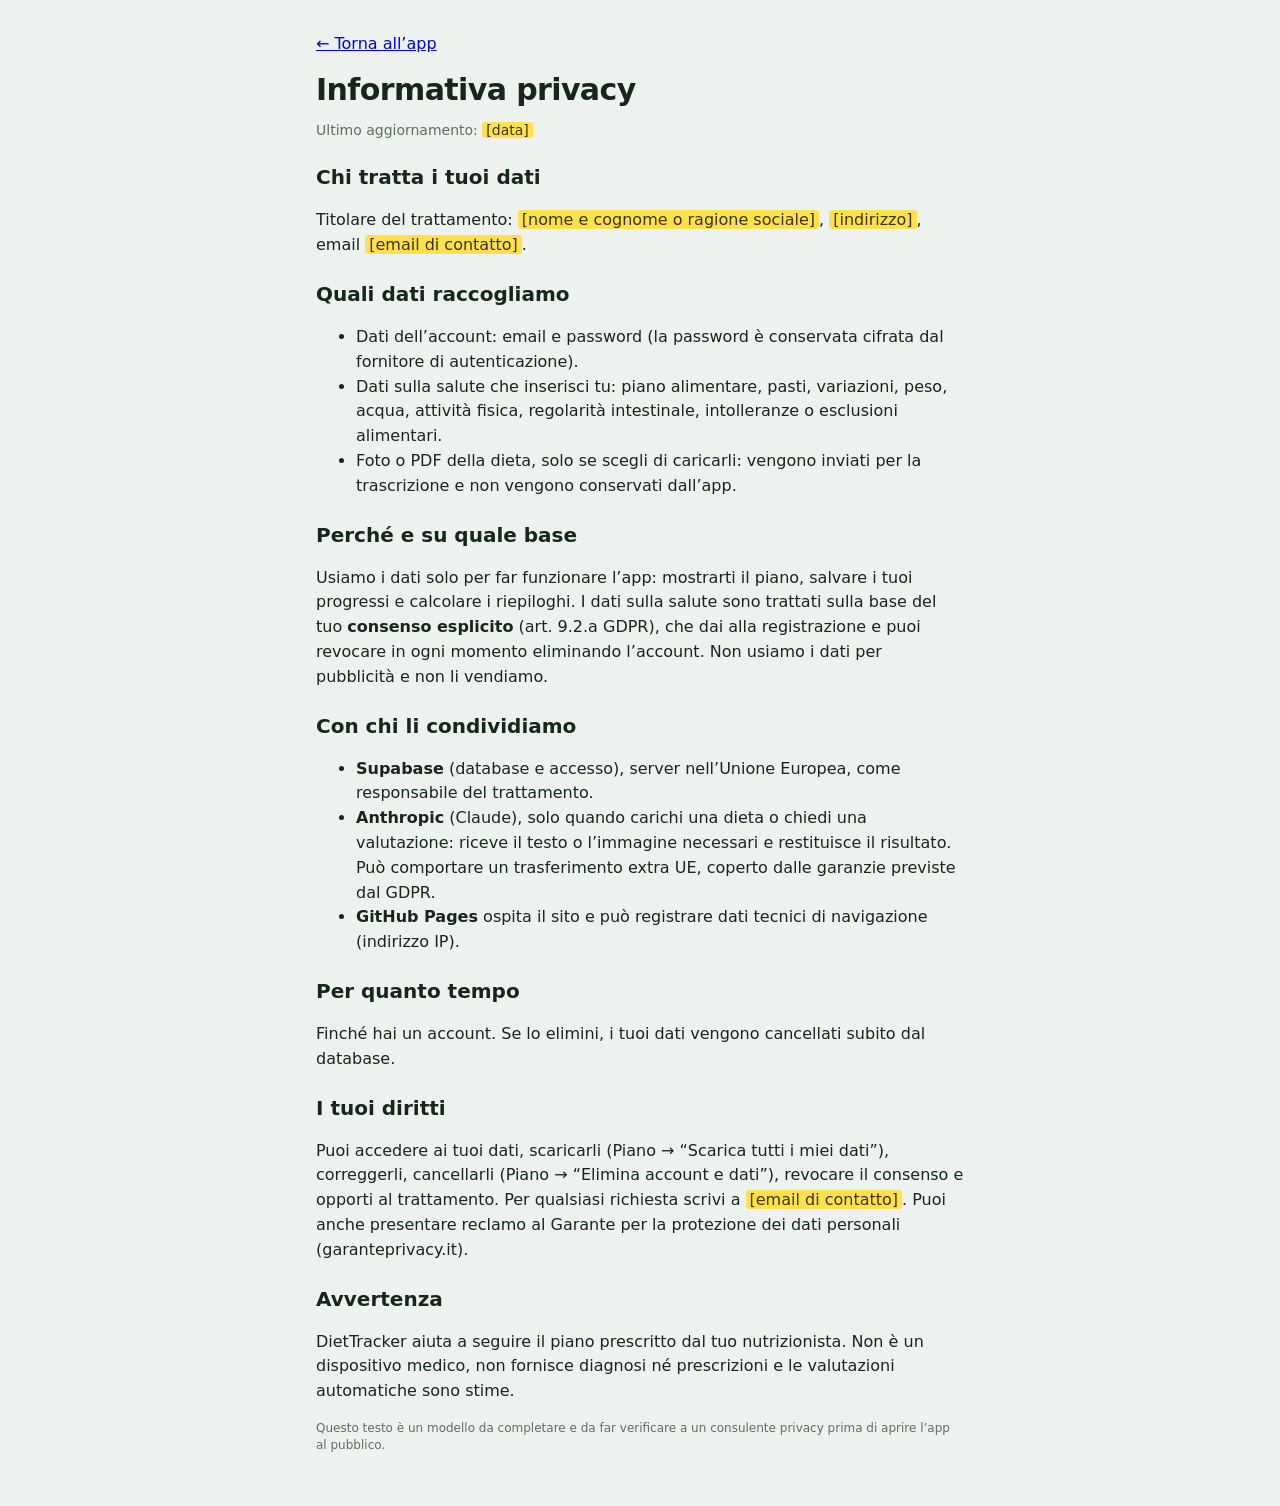
==== privacy.html @ 2dbadd17 "Prima versione di DietTracker: app multi-utente con Supabase e Claude Co-Authored-By: Claude Opus 5." ====
<!DOCTYPE html>
<html lang="it"><head><meta charset="utf-8"><meta name="viewport" content="width=device-width, initial-scale=1">
<title>Informativa privacy · DietTracker</title><link rel="stylesheet" href="style.css">
<style>main{max-width:680px}h2{margin:22px 0 6px}p,li{line-height:1.55}.todo{background:var(--hl);color:var(--hl-ink);padding:0 4px;border-radius:3px}</style></head>
<body class="nonav"><main>
<p><a href="./">← Torna all’app</a></p>
<h1>Informativa privacy</h1>
<p class="sub">Ultimo aggiornamento: <span class="todo">[data]</span></p>

<h2>Chi tratta i tuoi dati</h2>
<p>Titolare del trattamento: <span class="todo">[nome e cognome o ragione sociale]</span>, <span class="todo">[indirizzo]</span>, email <span class="todo">[email di contatto]</span>.</p>

<h2>Quali dati raccogliamo</h2>
<ul>
<li>Dati dell’account: email e password (la password è conservata cifrata dal fornitore di autenticazione).</li>
<li>Dati sulla salute che inserisci tu: piano alimentare, pasti, variazioni, peso, acqua, attività fisica, regolarità intestinale, intolleranze o esclusioni alimentari.</li>
<li>Foto o PDF della dieta, solo se scegli di caricarli: vengono inviati per la trascrizione e non vengono conservati dall’app.</li>
</ul>

<h2>Perché e su quale base</h2>
<p>Usiamo i dati solo per far funzionare l’app: mostrarti il piano, salvare i tuoi progressi e calcolare i riepiloghi. I dati sulla salute sono trattati sulla base del tuo <b>consenso esplicito</b> (art. 9.2.a GDPR), che dai alla registrazione e puoi revocare in ogni momento eliminando l’account. Non usiamo i dati per pubblicità e non li vendiamo.</p>

<h2>Con chi li condividiamo</h2>
<ul>
<li><b>Supabase</b> (database e accesso), server nell’Unione Europea, come responsabile del trattamento.</li>
<li><b>Anthropic</b> (Claude), solo quando carichi una dieta o chiedi una valutazione: riceve il testo o l’immagine necessari e restituisce il risultato. Può comportare un trasferimento extra UE, coperto dalle garanzie previste dal GDPR.</li>
<li><b>GitHub Pages</b> ospita il sito e può registrare dati tecnici di navigazione (indirizzo IP).</li>
</ul>

<h2>Per quanto tempo</h2>
<p>Finché hai un account. Se lo elimini, i tuoi dati vengono cancellati subito dal database.</p>

<h2>I tuoi diritti</h2>
<p>Puoi accedere ai tuoi dati, scaricarli (Piano → “Scarica tutti i miei dati”), correggerli, cancellarli (Piano → “Elimina account e dati”), revocare il consenso e opporti al trattamento. Per qualsiasi richiesta scrivi a <span class="todo">[email di contatto]</span>. Puoi anche presentare reclamo al Garante per la protezione dei dati personali (garanteprivacy.it).</p>

<h2>Avvertenza</h2>
<p>DietTracker aiuta a seguire il piano prescritto dal tuo nutrizionista. Non è un dispositivo medico, non fornisce diagnosi né prescrizioni e le valutazioni automatiche sono stime.</p>
<p class="disc">Questo testo è un modello da completare e da far verificare a un consulente privacy prima di aprire l’app al pubblico.</p>
</main></body></html>
---- style.css ----
:root{
  --bg:#EEF2EE; --card:#FFFFFF; --ink:#16261D; --muted:#5E6E64; --line:#D5DDD6;
  --green:#2E7D4F; --green-soft:#DCEFE2; --hl:#FFE14D; --hl-ink:#3B3200;
  --amber:#C77A12; --amber-soft:#FBEBCF; --red:#B8423A; --red-soft:#F6DEDB;
  --s100:#2E7D4F; --s85:#6FA83A; --s70:#D6A800; --s70t:#9A7A00; --s50:#E07B1F; --s0:#C9352B; --sp1:#2F6FB0; --sp2:#A0522D;
  --g1:#C77A12; --g2:#2F6FB0; --g3:#B8423A;
  box-sizing:border-box;
  padding-top:env(safe-area-inset-top,0px); padding-bottom:env(safe-area-inset-bottom,0px);
}
@media (prefers-color-scheme:dark){ :root:not([data-theme="light"]){
  --bg:#0F1712; --card:#18231C; --ink:#E6EEE8; --muted:#9AAAA0; --line:#2B3A31;
  --green:#5CC086; --green-soft:#1D3526; --hl:#E8C938; --hl-ink:#1E1900;
  --amber:#E6A23C; --amber-soft:#3A2C12; --red:#E57A70; --red-soft:#3A1E1B;
  --s100:#5CC086; --s85:#9BCB5E; --s70:#E8C938; --s70t:#E8C938; --s50:#EE9443; --s0:#E5645A; --sp1:#5A8FE0; --sp2:#C07640; --g1:#C47F24; --g2:#5A8FE0; --g3:#D9605A; } }
:root[data-theme="dark"]{
  --bg:#0F1712; --card:#18231C; --ink:#E6EEE8; --muted:#9AAAA0; --line:#2B3A31;
  --green:#5CC086; --green-soft:#1D3526; --hl:#E8C938; --hl-ink:#1E1900;
  --amber:#E6A23C; --amber-soft:#3A2C12; --red:#E57A70; --red-soft:#3A1E1B;
  --s100:#5CC086; --s85:#9BCB5E; --s70:#E8C938; --s70t:#E8C938; --s50:#EE9443; --s0:#E5645A; --sp1:#5A8FE0; --sp2:#C07640; --g1:#C47F24; --g2:#5A8FE0; --g3:#D9605A; }
*,*::before,*::after{box-sizing:inherit}
html{height:100%;scroll-padding-top:env(safe-area-inset-top,0px)}
body{margin:0;background:var(--bg);color:var(--ink);font-family:"Bricolage Grotesque",system-ui,-apple-system,sans-serif;font-size:16px;line-height:1.45;-webkit-font-smoothing:antialiased}
main{max-width:560px;margin:0 auto;padding:16px 16px 110px}
button{font:inherit;color:inherit;cursor:pointer}
button:focus-visible,input:focus-visible{outline:3px solid var(--green);outline-offset:2px}
h1{font-size:30px;font-weight:800;letter-spacing:-.02em;margin:4px 0 2px;line-height:1.1}
h2{font-size:20px;font-weight:800;margin:0}
.sub{color:var(--muted);font-size:14px}
.hl{background:var(--hl);color:var(--hl-ink);padding:0 5px;border-radius:3px;font-weight:600}

/* day strip */
.days{display:flex;gap:6px;margin:8px 0 4px;overflow-x:auto}
.wknav{display:flex;align-items:center;justify-content:space-between;gap:8px;margin-top:14px}
.wknav button.arr{width:40px;height:36px;border-radius:10px;border:1px solid var(--line);background:var(--card);font-size:18px;font-weight:600}
.wknav button.arr:disabled{opacity:.35;cursor:default}
.wknav .lbl{flex:1;text-align:center;font-size:14px;font-weight:600}
.wknav .lbl small{display:block;font-weight:400;color:var(--muted);font-size:12px}
.back{border:none;background:var(--hl);color:var(--hl-ink);border-radius:999px;padding:4px 12px;font-size:13px;font-weight:600;margin-top:6px}
.bar[data-open]{cursor:pointer}
.days button.future{opacity:.45}
.days button{flex:1;min-width:44px;border:1px solid var(--line);background:var(--card);border-radius:12px;padding:8px 0;font-weight:600;font-size:14px;display:flex;flex-direction:column;align-items:center;gap:2px}
.days button small{font-weight:400;color:var(--muted);font-size:11px}
.days button.on{background:var(--ink);color:var(--bg);border-color:var(--ink)}
.days button.on small{color:var(--bg);opacity:.7}

/* plate score */
.plate-wrap{display:flex;align-items:center;gap:18px;background:var(--card);border-radius:22px;padding:18px;margin:14px 0}
.plate{position:relative;width:118px;height:118px;flex:none}
.plate svg{width:100%;height:100%;transform:rotate(-90deg)}
.plate .num{position:absolute;inset:0;display:flex;flex-direction:column;align-items:center;justify-content:center}
.plate .num b{font-size:34px;font-weight:800;letter-spacing:-.03em;line-height:1}
.plate .num span{font-size:12px;color:var(--muted)}
.verdict{font-size:18px;font-weight:600;line-height:1.25}
.legend{display:flex;gap:10px;flex-wrap:wrap;margin-top:8px;font-size:13px;color:var(--muted)}
.dot{display:inline-block;width:9px;height:9px;border-radius:50%;margin-right:4px}

/* water */
.water{background:var(--card);border-radius:18px;padding:14px 16px;margin-bottom:12px}
.water .row{display:flex;justify-content:space-between;align-items:center}
.glasses{display:flex;gap:6px;margin-top:10px}
.glasses button{flex:1;height:34px;border-radius:6px 6px 10px 10px;border:2px solid var(--green);background:transparent}
.glasses button.full{background:var(--green)}
.bgbtns{display:grid;grid-template-columns:1fr 1fr;gap:8px;margin-top:10px}
.bgbtns button{border:1px solid var(--line);background:var(--bg);border-radius:12px;padding:10px 6px;font-weight:600;font-size:15px;display:flex;align-items:center;justify-content:center;gap:6px}
.bgbtns button i{width:10px;height:10px;border-radius:50%;flex:none}
.bgbtns button.on{border-width:2px}
.visit .d{width:9px;height:9px;border-radius:50%}
.visits{display:flex;flex-wrap:wrap;gap:6px;margin-top:10px}
.visit{display:inline-flex;align-items:center;gap:4px;border-radius:999px;padding:3px 4px 3px 10px;font-size:14px;font-variant-numeric:tabular-nums}
.visit{background:var(--bg);color:var(--ink);border:1px solid var(--line)}
.visit button{border:none;background:transparent;color:inherit;font-size:16px;padding:0 4px}
.bgnote{margin-top:8px;font-size:14px;font-weight:600}

/* meals */
.meal{background:var(--card);border-radius:18px;margin-bottom:12px;overflow:hidden}
.meal.next{box-shadow:0 0 0 2px var(--hl)}
.meal header{display:flex;justify-content:space-between;align-items:baseline;padding:14px 16px 6px}
.meal header .t{font-size:14px;color:var(--muted);font-variant-numeric:tabular-nums}
.meal .note{padding:0 16px 6px;font-size:13px;color:var(--muted)}
.item{border-top:1px solid var(--line);padding:10px 12px 10px 16px}
.item .top{display:flex;align-items:center;gap:10px}
.item .txt{flex:1;font-size:15px}
.item.ok .txt{color:var(--muted);text-decoration:line-through;text-decoration-color:var(--green)}
.tag{font-size:11px;font-weight:600;padding:1px 6px;border-radius:5px;background:var(--hl);color:var(--hl-ink);margin-right:6px;vertical-align:1px}
.acts{display:flex;gap:4px}
.acts button{width:36px;height:36px;border-radius:10px;border:1px solid var(--line);background:transparent;font-size:16px;display:grid;place-items:center}
.acts button.ok.on{background:var(--green);border-color:var(--green);color:#fff}
.acts button.var.on{background:var(--amber);border-color:var(--amber);color:#fff}
.varbox{margin-top:8px;display:none}
.evrow{display:flex;align-items:center;gap:8px;margin-top:6px;font-size:13px;color:var(--muted)}
.evrow .evb{border:1px solid var(--line);background:var(--card);border-radius:8px;padding:4px 10px;font-size:13px;font-weight:600;white-space:nowrap}
.ev{display:flex;gap:8px;align-items:flex-start;margin-top:6px;font-size:13px;line-height:1.35}
.ev b{flex:none;padding:1px 7px;border-radius:6px;color:#fff;font-size:12px}
.ev span{color:var(--muted)}
.mlbtn{border:none;background:none;padding:0;color:var(--amber);font-size:13px;font-weight:600;text-decoration:underline}
.mlbox{margin:4px 12px 10px 16px;padding:10px 12px;border-radius:12px;background:var(--amber-soft)}
.mlhead{display:flex;justify-content:space-between;align-items:center;margin-bottom:6px;color:var(--amber)}
.mlbox input{width:100%;border:1px solid var(--line);background:var(--card);color:var(--ink);border-radius:10px;padding:9px 11px;font:inherit;font-size:15px}
.item.mlgone .txt{color:var(--muted);text-decoration:line-through;font-size:14px}
.item.mlgone{padding-top:6px;padding-bottom:6px}
.mchips{display:flex;flex-wrap:wrap;gap:4px;margin-top:6px}
.mchips button{border:1px solid var(--line);background:var(--card);border-radius:999px;padding:3px 10px;font-size:12px;font-weight:600;color:var(--ink)}
.mchips button.on{color:#fff}
.item.var .varbox{display:block}
.varbox input,.field input{width:100%;border:1px solid var(--line);background:var(--bg);color:var(--ink);border-radius:10px;padding:9px 11px;font:inherit;font-size:15px}
.item.var .txt{color:var(--amber)}
.item.skip .txt{color:var(--muted);text-decoration:line-through}
.acts button.swap.on{background:var(--green);border-color:var(--green);color:#fff;opacity:.8}
.acts button.skip.on{background:var(--muted);border-color:var(--muted);color:var(--bg)}
.swapbox{margin-top:8px;display:none}
.item.act.skip .txt{color:var(--red);text-decoration:none}
.item.act .acts button.skip.on{background:var(--red);border-color:var(--red);color:#fff}
.item.swap .swapbox{display:block}
.swapbox select{width:100%;border:1px solid var(--line);background:var(--bg);color:var(--ink);border-radius:10px;padding:9px 11px;font:inherit;font-size:15px}
.item.swap .txt{color:var(--muted)}
.hint{font-size:12px;color:var(--muted);margin-top:4px}
.chip.sp{background:var(--green-soft);color:var(--green)}
.sprow{display:flex;gap:8px;margin-top:10px}
.sprow input{border:1px solid var(--line);background:var(--bg);color:var(--ink);border-radius:10px;padding:9px 11px;font:inherit;font-size:15px;min-width:0}
.sprow #spName{flex:1}.sprow #spMin{width:80px}

.extras{background:var(--card);border-radius:18px;padding:14px 16px;margin-bottom:12px}
.addrow{display:flex;gap:8px;margin-top:10px}
.addrow input{flex:1}
.btn{border:none;background:var(--ink);color:var(--bg);border-radius:10px;padding:9px 14px;font-weight:600}
.btn.ghost{background:transparent;color:var(--ink);border:1px solid var(--line)}
.chip{display:inline-flex;align-items:center;gap:6px;background:var(--red-soft);color:var(--red);border-radius:999px;padding:4px 6px 4px 12px;margin:8px 6px 0 0;font-size:14px}
.chip button{border:none;background:transparent;color:inherit;font-size:16px;padding:0 4px}

/* week */
.chart{background:var(--card);border-radius:18px;padding:14px 12px 10px}
.bars{display:flex;gap:6px}
.bar{flex:1;display:flex;flex-direction:column;align-items:center;gap:4px;min-width:0}
.bar b{font-size:12px;font-weight:600;height:16px;font-variant-numeric:tabular-nums}
.track{position:relative;width:100%;height:130px;display:flex;flex-direction:column;justify-content:flex-end;border-bottom:1px solid var(--line)}
.track .goal{position:absolute;left:-3px;right:-3px;top:0;border-top:1px dashed var(--muted);opacity:.5}
.track i{display:block;width:100%;border-radius:4px 4px 0 0}
.track i+i{border-bottom:2px solid var(--card)}
.track i.empty{height:3px;background:var(--line);border-radius:2px}
.bar span{font-size:12px;color:var(--muted)}
.bar small{font-size:11px;color:var(--muted);height:14px}
.scale{display:flex;flex-wrap:wrap;gap:4px 12px;margin-top:10px;font-size:12px;color:var(--muted)}
.scale i{display:inline-block;width:10px;height:10px;border-radius:3px;margin-right:4px;vertical-align:-1px}
.bars.dense{gap:2px}
.bars.dense .track{height:110px}
.bars.dense .track i{border-radius:2px 2px 0 0}
.bars.dense .bar span{font-size:10px;height:14px}
.seg{display:flex;background:var(--card);border-radius:12px;padding:3px;border:1px solid var(--line)}
.seg button{flex:1;border:none;background:transparent;padding:8px;border-radius:9px;font-weight:600;color:var(--muted)}
.seg button.on{background:var(--ink);color:var(--bg)}
.tiles{display:grid;grid-template-columns:1fr 1fr;gap:8px}
.tile{background:var(--card);border-radius:16px;padding:12px 14px;display:flex;flex-direction:column}
.tile span{font-size:13px;color:var(--muted)}
.tile b{font-size:26px;font-weight:800;letter-spacing:-.02em;line-height:1.15;font-variant-numeric:tabular-nums}
.tile b em{font-style:normal;font-size:14px;font-weight:600;color:var(--muted)}
.tile small{font-size:12px;color:var(--muted)}
h2.sec{margin:26px 4px 0}
.sd{margin:2px 4px 8px}
.hb{padding:6px 4px}
.hb-l{display:flex;justify-content:space-between;gap:8px;font-size:14px}
.hb-l b{font-weight:400;color:var(--muted);font-size:13px;white-space:nowrap}
.hb-t{height:8px;margin-top:4px;border-radius:4px;background:var(--bg)}
.hb-t i{display:block;height:100%;border-radius:4px;min-width:4px}
.det{margin-top:10px}
.det summary{cursor:pointer;font-size:14px;font-weight:600;color:var(--muted);padding:6px 4px}
.li[data-open]{cursor:pointer}
.pill{display:inline-flex;align-items:center;gap:6px;font-size:14px;font-weight:600;margin-top:4px}
.pill i{width:12px;height:12px;border-radius:50%}
.list{background:var(--card);border-radius:18px;margin-top:12px}
.list .li{display:flex;justify-content:space-between;gap:10px;padding:12px 16px;border-top:1px solid var(--line);font-size:15px}
.list .li:first-child{border-top:none}
.list .li .v{color:var(--muted);text-align:right}

/* shop */
.shop h3{font-size:15px;margin:18px 4px 8px;color:var(--muted);font-weight:600}
.sitem{display:flex;align-items:center;gap:12px;padding:12px 16px;border-top:1px solid var(--line)}
.sitem:first-child{border-top:none}
.sitem input{width:22px;height:22px;accent-color:var(--green);flex:none}
.sitem label{flex:1;display:flex;justify-content:space-between;gap:8px}
.sitem label .q{color:var(--muted);font-size:14px;text-align:right;white-space:nowrap}
.sitem.done label{color:var(--muted);text-decoration:line-through}

/* rules */
.rules{display:grid;grid-template-columns:1fr 1fr;gap:8px}
.rule{background:var(--card);border-radius:14px;padding:12px}
.rule b{display:block;font-size:14px}
.rule span{font-size:14px;color:var(--muted)}
.rule.no span{color:var(--red)}

nav{position:fixed;left:0;right:0;bottom:0;background:var(--card);border-top:1px solid var(--line);display:flex;justify-content:center;padding:6px 8px calc(6px + env(safe-area-inset-bottom,0px))}
nav .in{display:flex;max-width:560px;width:100%}
nav button{flex:1;border:none;background:transparent;padding:8px 0;font-size:13px;color:var(--muted);display:flex;flex-direction:column;align-items:center;gap:2px}
nav button .ic{font-size:20px;line-height:1}
nav button.on{color:var(--ink);font-weight:600}
.field{display:flex;gap:8px;align-items:center;margin-top:10px}
.sync{font-size:12px;color:var(--muted);text-align:center;margin-top:20px}
@media (prefers-reduced-motion:no-preference){ .plate circle.arc{transition:stroke-dasharray .5s ease} }

/* ---------- DietTracker: schermate account e piano ---------- */
.brand{display:flex;align-items:center;gap:10px;margin:24px 0 6px}
.brand .logo{width:42px;height:42px;border-radius:12px;background:var(--green);color:#fff;display:grid;place-items:center;font-size:22px}
.brand b{font-size:26px;font-weight:800;letter-spacing:-.02em}
.card{background:var(--card);border-radius:18px;padding:16px;margin-top:14px}
.card h2{margin-bottom:6px}
.form label{display:block;font-size:13px;color:var(--muted);margin:12px 0 4px}
.form input[type=email],.form input[type=password],.form input[type=text],.form input[type=number],.form input[type=time],.form select,.form textarea,.ed input,.ed select,.ed textarea{width:100%;border:1px solid var(--line);background:var(--bg);color:var(--ink);border-radius:10px;padding:9px 11px;font:inherit;font-size:15px}
.form textarea,.ed textarea{min-height:76px;resize:vertical;line-height:1.4}
.form .btn,.card .btn.full{width:100%;margin-top:14px;padding:12px}
.consent{display:flex;gap:10px;align-items:flex-start;font-size:14px;margin-top:12px;color:var(--ink)}
.consent input{width:20px;height:20px;flex:none;margin-top:2px;accent-color:var(--green)}
.linkbtn{border:none;background:none;color:var(--green);font-weight:600;padding:0;text-decoration:underline;font-size:14px}
.msg{margin-top:10px;font-size:14px;padding:10px 12px;border-radius:10px}
.msg.err{background:var(--red-soft);color:var(--red)}
.msg.ok{background:var(--green-soft);color:var(--green)}
.drop{border:2px dashed var(--line);border-radius:16px;padding:22px;text-align:center;margin-top:12px;background:var(--bg)}
.drop input{display:none}
.drop .btn{display:inline-block;margin-top:8px}
.files{font-size:14px;color:var(--muted);margin-top:8px}
.disc{font-size:12px;color:var(--muted);margin-top:16px;line-height:1.4}
.ed h3{font-size:16px;margin:0 0 8px}
.ed .row2{display:grid;grid-template-columns:1fr 118px auto;gap:6px;align-items:center;margin-top:6px}
.ed .row3{display:grid;grid-template-columns:1fr 1fr auto;gap:6px;align-items:center;margin-top:10px}
.ed .row3 input:first-child{grid-column:1/-1}
.ed .rrow{display:grid;grid-template-columns:1fr 1fr auto auto;gap:6px;align-items:center;margin-top:6px}
.ed .mini{border:1px solid var(--line);background:var(--card);border-radius:8px;width:32px;height:36px;font-size:14px;padding:0}
.ed .add{margin-top:10px;border:1px dashed var(--line);background:transparent;border-radius:10px;padding:8px 12px;font-weight:600;color:var(--green);width:100%}
.ed .mealta{margin-top:10px}
.ed .mealta label{font-size:14px;font-weight:600;display:flex;justify-content:space-between}
.ed .mealta label small{font-weight:400;color:var(--muted)}
.ed .grid2{display:grid;grid-template-columns:1fr 1fr;gap:8px}
.ed .grid2 label,.ed .lbl2{font-size:13px;color:var(--muted);display:block;margin:8px 0 4px}
.chipsel{display:flex;flex-wrap:wrap;gap:6px}
.chipsel button{border:1px solid var(--line);background:var(--card);border-radius:999px;padding:5px 11px;font-size:13px;font-weight:600}
.chipsel button.on{background:var(--ink);color:var(--bg);border-color:var(--ink)}
.sticky{position:sticky;bottom:72px;display:flex;gap:8px;margin-top:16px;padding:10px;background:var(--bg);border-radius:14px}
.sticky .btn{flex:1;padding:12px}
.nonav nav{display:none}
.nonav main{padding-bottom:40px}
.spin{display:inline-block;width:16px;height:16px;border:2px solid var(--line);border-top-color:var(--green);border-radius:50%;animation:sp 1s linear infinite;vertical-align:-3px;margin-right:6px}
@keyframes sp{to{transform:rotate(360deg)}}
.demo{background:var(--hl);color:var(--hl-ink);font-size:12px;text-align:center;padding:4px;border-radius:8px;margin-bottom:8px}
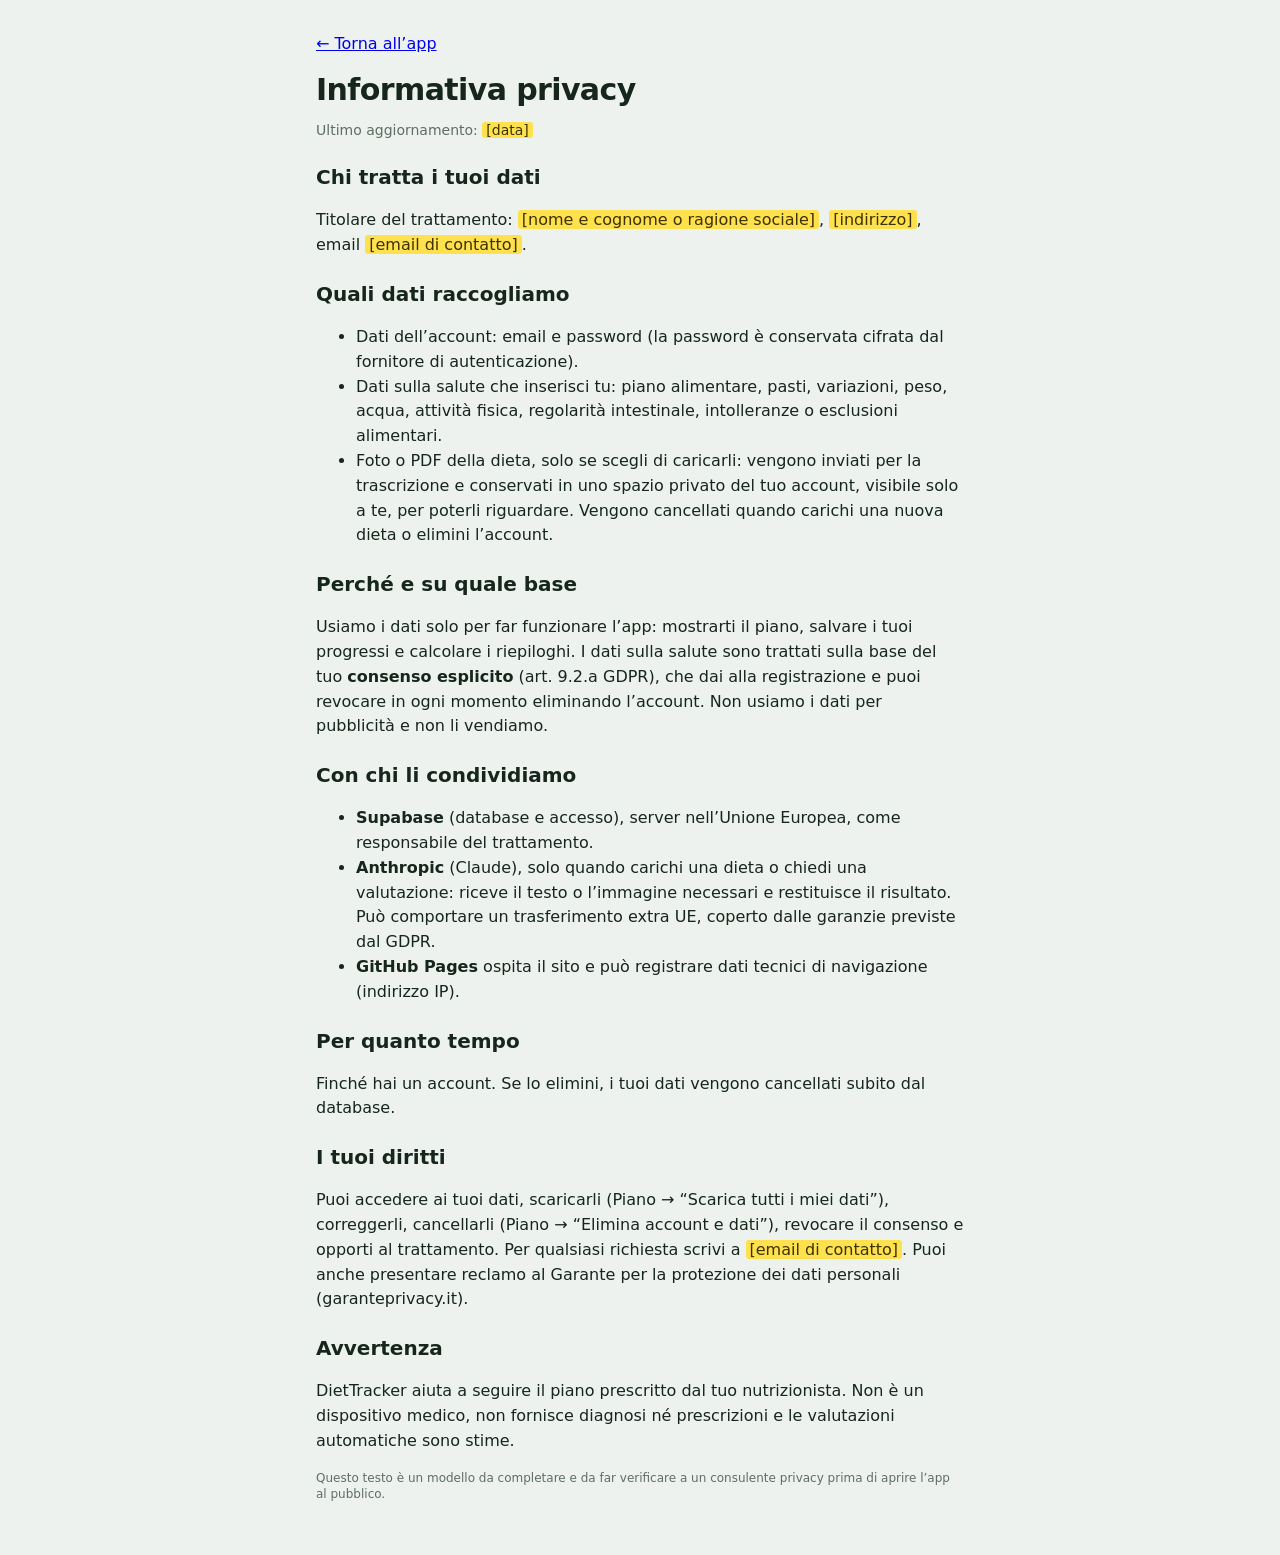
==== commit 1d0bfb22: "Foto della dieta salvata in uno spazio privato e visibile dalla scheda Piano Co-Authored-By: Claude " ====
--- a/privacy.html
+++ b/privacy.html
@@ -14,7 +14,7 @@
 <ul>
 <li>Dati dell’account: email e password (la password è conservata cifrata dal fornitore di autenticazione).</li>
 <li>Dati sulla salute che inserisci tu: piano alimentare, pasti, variazioni, peso, acqua, attività fisica, regolarità intestinale, intolleranze o esclusioni alimentari.</li>
-<li>Foto o PDF della dieta, solo se scegli di caricarli: vengono inviati per la trascrizione e non vengono conservati dall’app.</li>
+<li>Foto o PDF della dieta, solo se scegli di caricarli: vengono inviati per la trascrizione e conservati in uno spazio privato del tuo account, visibile solo a te, per poterli riguardare. Vengono cancellati quando carichi una nuova dieta o elimini l’account.</li>
 </ul>
 
 <h2>Perché e su quale base</h2>
--- a/style.css
+++ b/style.css
@@ -239,3 +239,16 @@
 .spin{display:inline-block;width:16px;height:16px;border:2px solid var(--line);border-top-color:var(--green);border-radius:50%;animation:sp 1s linear infinite;vertical-align:-3px;margin-right:6px}
 @keyframes sp{to{transform:rotate(360deg)}}
 .demo{background:var(--hl);color:var(--hl-ink);font-size:12px;text-align:center;padding:4px;border-radius:8px;margin-bottom:8px}
+
+.dietbtn{display:flex;align-items:center;gap:12px;width:100%;text-align:left;background:var(--card);border:none;border-radius:16px;padding:12px 14px;margin:14px 0 4px;cursor:pointer;font:inherit;color:inherit}
+.dietbtn .di{width:44px;height:44px;border-radius:12px;background:var(--green-soft);display:grid;place-items:center;font-size:22px;flex:none}
+.dietbtn .dt{flex:1;display:flex;flex-direction:column}
+.dietbtn .dt small{color:var(--muted);font-size:13px}
+.dietbtn .da{color:var(--green);font-weight:600;font-size:14px}
+.photo{position:fixed;inset:0;z-index:50;background:rgba(0,0,0,.92);display:flex;flex-direction:column}
+.photo .bar{display:flex;justify-content:space-between;align-items:center;padding:calc(10px + env(safe-area-inset-top,0px)) 14px 10px;color:#fff}
+.photo .bar button{border:none;background:rgba(255,255,255,.15);color:#fff;border-radius:999px;padding:8px 14px;font-weight:600}
+.photo .sc{flex:1;overflow:auto;-webkit-overflow-scrolling:touch;padding:0 8px 20px;display:flex;flex-direction:column;gap:10px}
+.photo img{display:block;width:100%;height:auto;border-radius:8px;margin:0 auto}
+.photo.zoom img{width:220%;max-width:none}
+.photo .pdflink{color:#fff;background:rgba(255,255,255,.15);border-radius:12px;padding:14px;text-align:center;font-weight:600;text-decoration:none}
